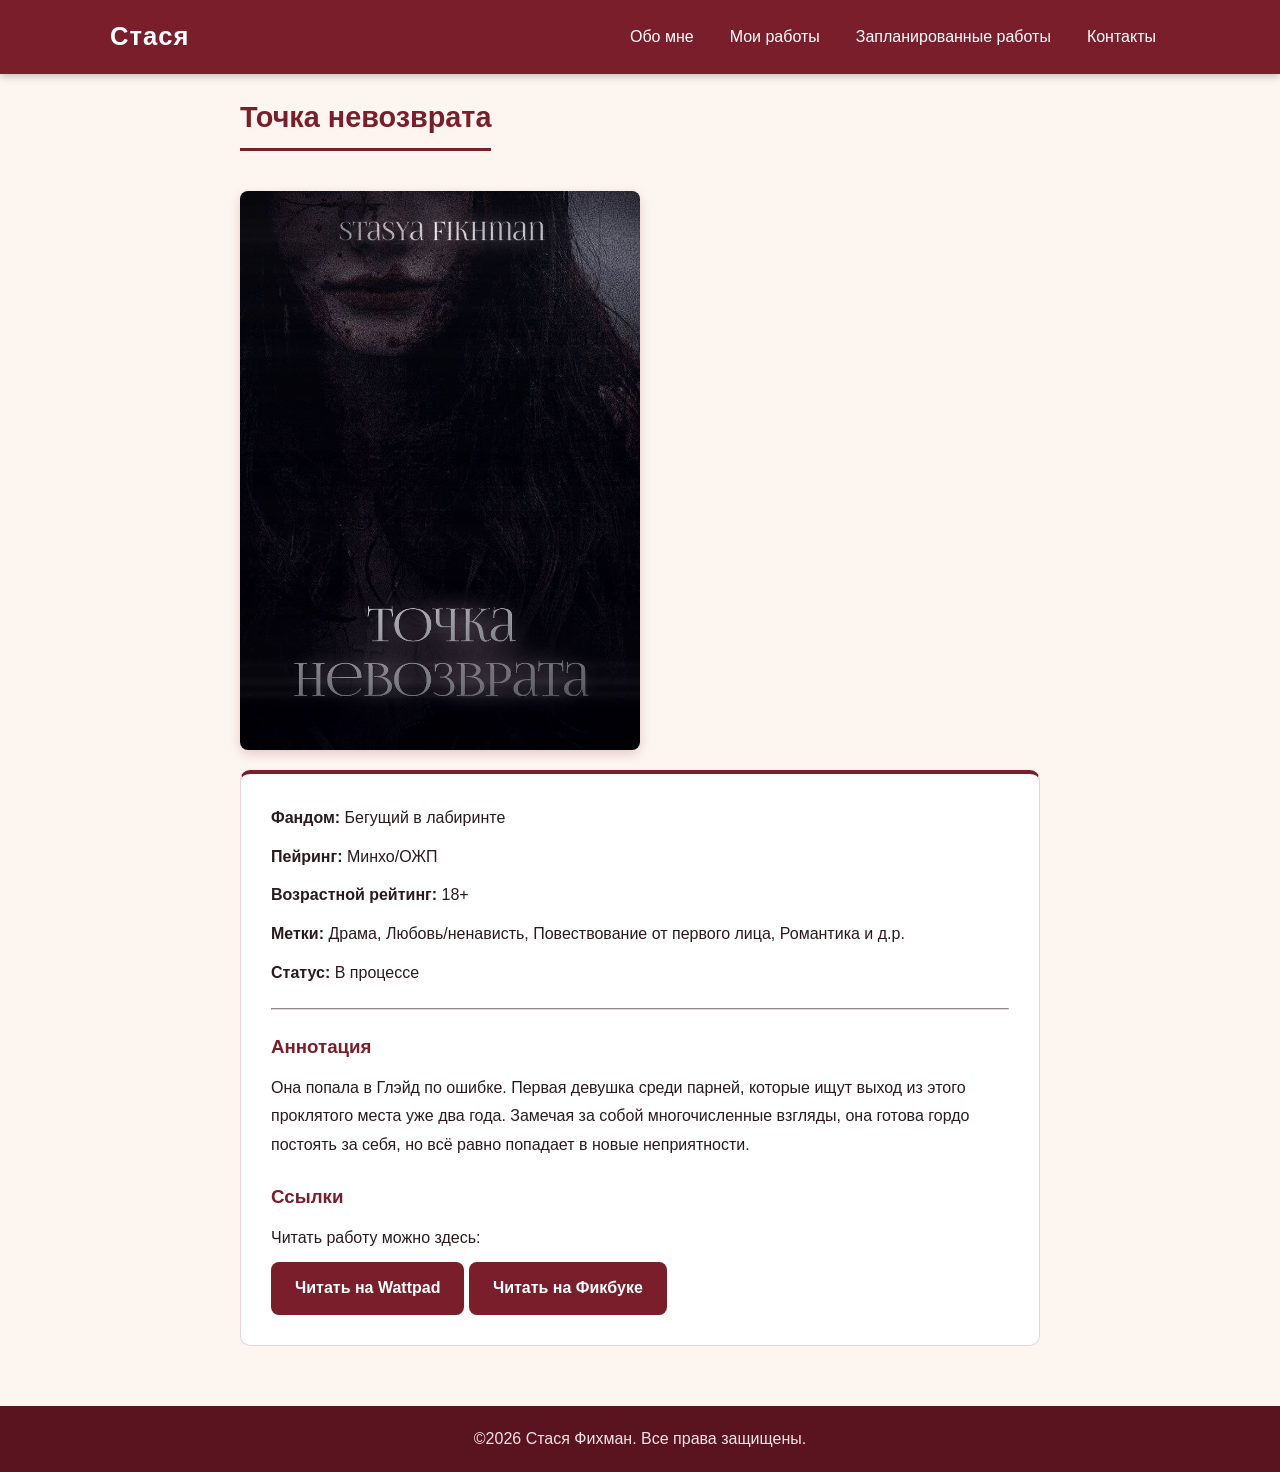
==== works/Точка_невозврата.html @ 98762d13 "Add files via upload" ====
<!DOCTYPE html>
<html lang="ru">
<head>
    <meta charset="UTF-8">
    <meta name="viewport" content="width=device-width, initial-scale=1.0">
    <title>Точка невозврата - Стася</title>
    <!-- Подключаем тот же самый style.css! -->
    <link rel="stylesheet" href="../css/style.css">
</head>
<body>

    <!-- Шапка (такая же, как на главной) -->
    <header class="site-header">
        <div class="header-container">
            <h1 class="site-name">Стася</h1>
            <nav class="main-nav">
                <ul>
                    <li><a href="index.html#about">Обо мне</a></li>
                    <li><a href="index.html#works">Мои работы</a></li>
                    <li><a href="index.html#planned">Запланированные работы</a></li>
                    <li><a href="index.html#contacts">Контакты</a></li>
                </ul>
            </nav>
        </div>
    </header>

    <main>
        <!-- Сама страница работы -->
        <section class="section work-detail">

            <h2>Точка невозврата</h2>
            
            <!-- Обложка работы (если нужна) -->
            <img src="../img/Точка_невозврата.jpg" alt="Обложка Точка невозврата" class="detail-image">
            
            <!-- Текст работы -->
            <div class="detail-content">
                <p><strong>Фандом:</strong> Бегущий в лабиринте</p>
                <p><strong>Пейринг:</strong> Минхо/ОЖП</p>
                <p><strong>Возрастной рейтинг:</strong> 18+</p>
                <p><strong>Метки:</strong> Драма, Любовь/ненависть, Повествование от первого лица, Романтика и д.р.</p>
                <p><strong>Статус:</strong> В процессе</p>
                
                <hr style="border-color: #e6d5d8; margin: 20px 0;">
                
                <h3>Аннотация</h3>
                <p>Она попала в Глэйд по ошибке. Первая девушка среди парней, которые ищут выход из этого проклятого места уже два года. Замечая за собой многочисленные взгляды, она готова гордо постоять за себя, но всё равно попадает в новые неприятности.</p>
                
                <h3>Ссылки</h3>
                <p>Читать работу можно здесь:</p>
                <a href="https://www.wattpad.com/story/397401555?utm_source=android&utm_medium=link&utm_content=share_reading&wp_page=reading&wp_uname=Stasya_Fikhman" target="_blank" class="tg-link">Читать на Wattpad</a>
                <a href="https://ficbook.net/readfic/01a05ec2-73e3-70f8-9eeb-a8c3771d7463/" target="_blank" class="tg-link">Читать на Фикбуке</a>
            </div>

        </section>
    </main>

    <!-- Подвал -->
    <footer class="site-footer">
        <p>&copy;2026 Стася Фихман. Все права защищены.</p>
    </footer>

</body>
</html>
---- css/style.css ----
/* Базовые настройки */
* {
    margin: 0;
    padding: 0;
    box-sizing: border-box;
}

:root {
    --wine: #7b1e2b;          /* основной бордовый */
    --wine-dark: #5a1420;     /* тёмный бордовый */
    --wine-light: #a13a48;    /* светлый бордовый */
    --cream: #fdf6f0;         /* фон */
    --text: #2b1a1d;          /* основной текст */
}

body {
    font-family: 'Segoe UI', Tahoma, Arial, sans-serif;
    background-color: var(--cream);
    color: var(--text);
    line-height: 1.6;
    display: flex;
    flex-direction: column;
    min-height: 100vh;
}

main {
    flex: 1;
    max-width: 1100px;
    margin: 0 auto;
    padding: 20px;
    width: 100%;
}

/* Шапка */
.site-header {
    background-color: var(--wine);
    color: #fff;
    box-shadow: 0 2px 8px rgba(0, 0, 0, 0.25);
    position: sticky;
    top: 0;
    z-index: 100;
}

.header-container {
    max-width: 1100px;
    margin: 0 auto;
    padding: 16px 20px;
    display: flex;
    flex-wrap: wrap;
    align-items: center;
    justify-content: space-between;
    gap: 12px;
}

.site-name {
    font-size: 1.6rem;
    letter-spacing: 1px;
}

.main-nav ul {
    list-style: none;
    display: flex;
    gap: 8px;
    flex-wrap: wrap;
}

.main-nav a {
    color: #fff;
    text-decoration: none;
    padding: 8px 14px;
    border-radius: 6px;
    transition: background-color 0.25s;
    display: inline-block;
}

.main-nav a:hover {
    background-color: var(--wine-light);
}

/* Секции */
.section {
    margin: 40px 0;
    scroll-margin-top: 90px;
}

.section h2 {
    color: var(--wine);
    font-size: 1.8rem;
    margin-bottom: 20px;
    padding-bottom: 8px;
    border-bottom: 3px solid var(--wine);
    display: inline-block;
}

/* Блок "Обо мне" */
.about-content {
    display: flex;
    align-items: center;
    gap: 30px;
    margin-top: 10px;
    flex-wrap: wrap;
}

.about-photo {
    width: 180px;
    height: 180px;
    object-fit: cover;
    border-radius: 50%;
    border: 5px solid var(--wine);
    box-shadow: 0 4px 12px rgba(123, 30, 43, 0.25);
    flex-shrink: 0;
}

.about-text {
    flex: 1;
    min-width: 240px;
}

.about-text p {
    margin-bottom: 12px;
}

/* Сетка карточек */
/* Сетка задает карточкам узкую ширину и выстраивает их в ряд */
.cards-grid {
    display: grid;
    /* Задаем фиксированную ширину карточки в 220px (как на фото) */
    grid-template-columns: repeat(auto-fill, 220px); 
    gap: 24px;
    align-items: start; /* Карточки не растягиваются в высоту */
}

/* Сама карточка */
.card {
    background: #fff;
    border-radius: 10px; 
    /* ВОЗВРАЩАЕМ БЕЛЫЕ ПОЛЯ: добавляем отступы со всех сторон */
    padding: 12px;       
    display: flex;
    flex-direction: column;
    box-shadow: 0 4px 12px rgba(123, 30, 43, 0.1);
    /* overflow: hidden; можно убрать, так как поля теперь внутри */
}

/* Фото */
.card-image {
    display: block;
    width: 100%;       /* Занимает ширину карточки ЗА ВЫЧЕТОМ отступов */
    height: auto;      /* Пропорции сохраняются */
    border-radius: 6px; /* Скругляем углы у самого фото, чтобы оно смотрелось аккуратно */
    object-fit: unset;
}

/* Блок с текстом */
.card-content {
    padding: 10px 4px 0 4px; /* Небольшой отступ для текста, чтобы он был на одной линии с фото */
    display: flex;
    flex-direction: column;
    gap: 8px;
}

/* Настройки текста */
.card-title {
    color: var(--wine-dark);
    font-size: 1.1rem;
    margin: 0;
}

.card-desc {
    font-size: 0.85rem;
    margin: 0;
    color: #555;
}

.card-link {
    color: var(--wine);
    font-weight: 600;
    text-decoration: none;
    font-size: 0.9rem;
    margin-top: 4px;
}

/* Фандомы */
.planned-card h4 {
    color: var(--wine-dark);
    margin-top: 8px;
}

.fandoms {
    list-style: none;
    display: flex;
    flex-wrap: wrap;
    gap: 8px;
    margin-top: 6px;
}

.fandoms li {
    background-color: #f4e3e6;
    border-left: 4px solid var(--wine);
    padding: 4px 12px;
    border-radius: 4px;
    font-size: 0.9rem;
    color: var(--wine-dark);
}

/* Контакты */
.contacts-content {
    background: #fff;
    border: 1px solid #e6d5d8;
    border-top: 4px solid var(--wine);
    border-radius: 10px;
    padding: 30px;
    text-align: center;
    box-shadow: 0 2px 6px rgba(123, 30, 43, 0.08);
}

.contacts-content p {
    margin-bottom: 14px;
}

.tg-link {
    display: inline-block;
    background-color: var(--wine);
    color: #fff;
    padding: 12px 24px;
    border-radius: 8px;
    text-decoration: none;
    font-weight: 600;
    transition: background-color 0.25s;
}

.tg-link:hover {
    background-color: var(--wine-dark);
}

/* Подвал */
.site-footer {
    background-color: var(--wine-dark);
    color: #f4e3e6;
    text-align: center;
    padding: 20px;
    margin-top: 40px;
}

/* Стили для страницы отдельной работы */
.work-detail {
    max-width: 800px;
    margin: 0 auto;
}

.back-link {
    display: inline-block;
    color: var(--wine);
    text-decoration: none;
    font-weight: 600;
    margin-bottom: 20px;
    transition: color 0.2s;
}

.back-link:hover {
    color: var(--wine-light);
}

.detail-image {
    width: 100%;
    max-width: 400px; /* Чтобы обложка не была слишком огромной */
    height: auto;
    display: block;
    border-radius: 8px;
    margin: 20px 0;
    box-shadow: 0 4px 12px rgba(123, 30, 43, 0.2);
}

.detail-content {
    background: #fff;
    padding: 30px;
    border-radius: 10px;
    border: 1px solid #e6d5d8;
    border-top: 4px solid var(--wine);
    line-height: 1.8;
}

.detail-content h3 {
    color: var(--wine);
    margin-top: 20px;
    margin-bottom: 10px;
}

.detail-content p {
    margin-bottom: 10px;
}
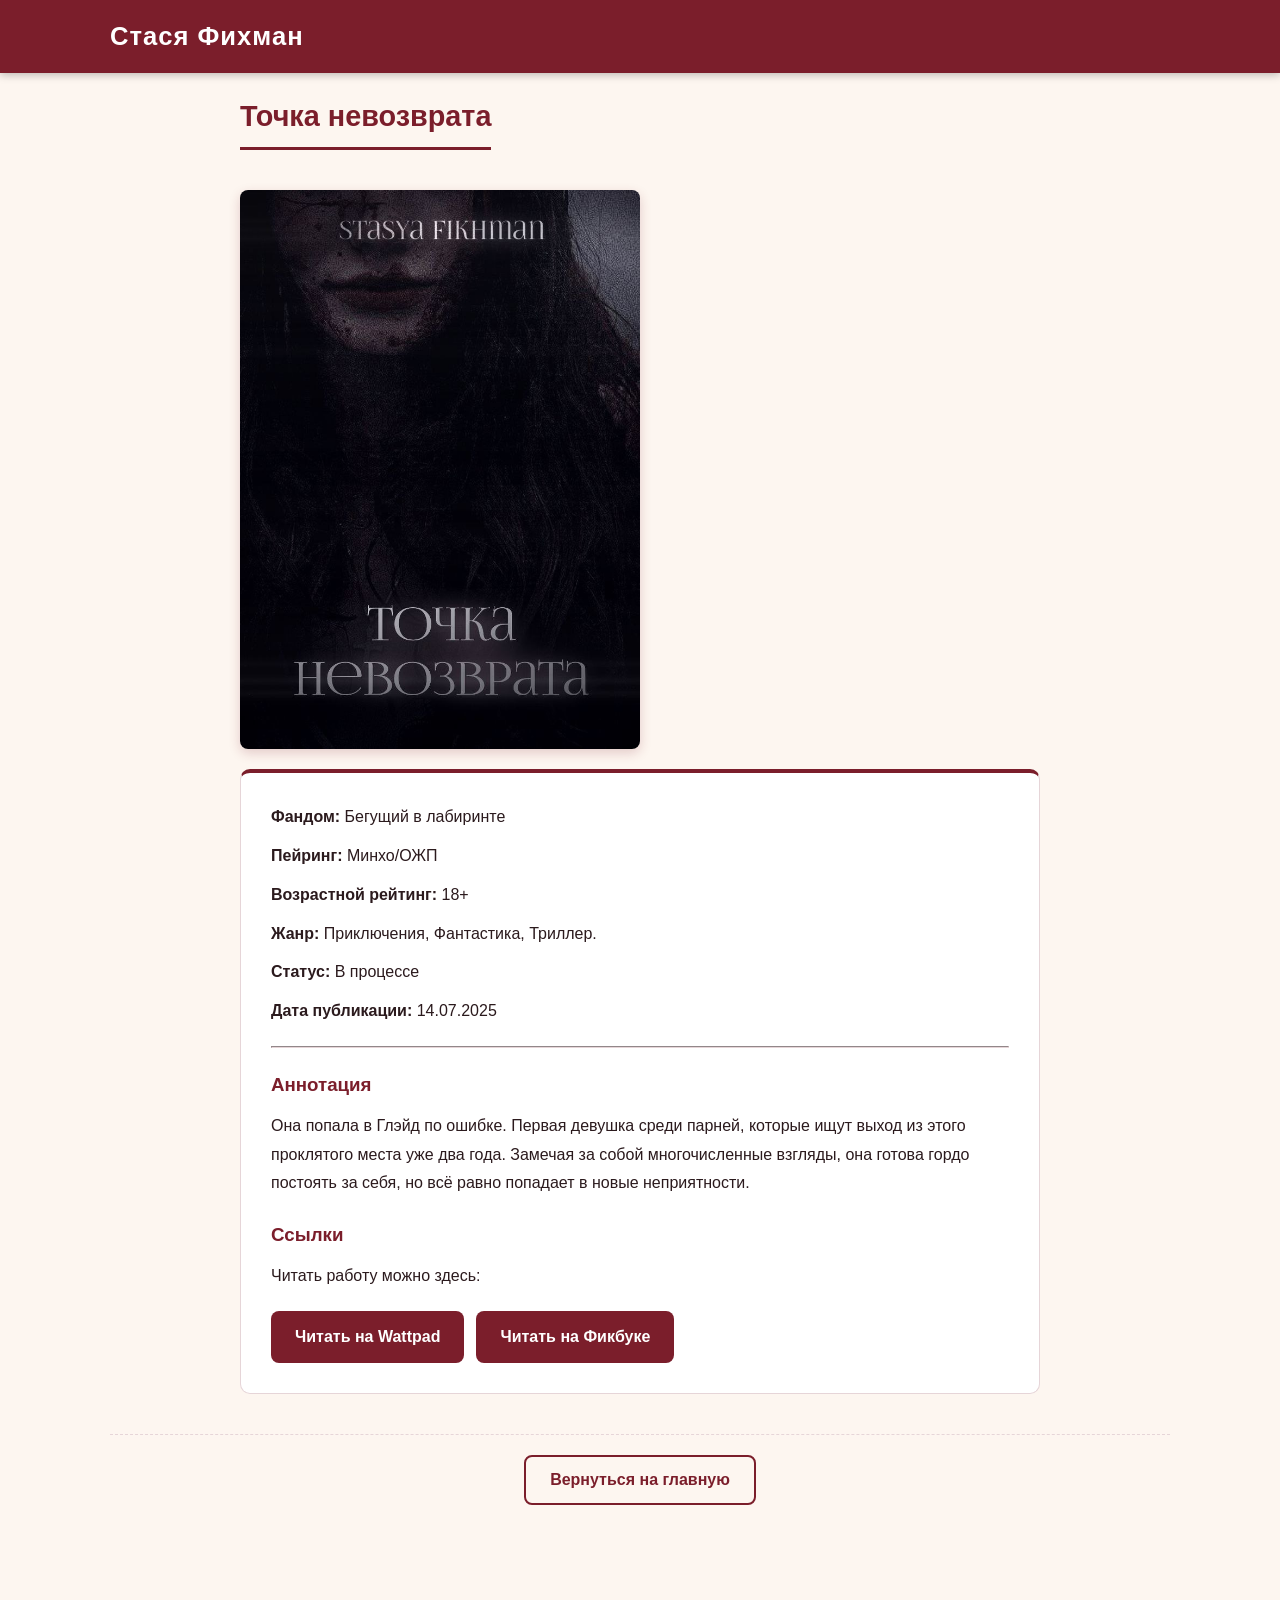
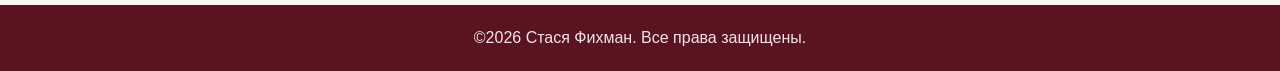
==== commit a152dfdf: "Update Точка_невозврата.html" ====
--- a/works/Точка_невозврата.html
+++ b/works/Точка_невозврата.html
@@ -1,26 +1,17 @@
 <!DOCTYPE html>
 <html lang="ru">
 <head>
+    <link rel="icon" href="../Значок.png">
     <meta charset="UTF-8">
     <meta name="viewport" content="width=device-width, initial-scale=1.0">
     <title>Точка невозврата - Стася</title>
-    <!-- Подключаем тот же самый style.css! -->
     <link rel="stylesheet" href="../css/style.css">
 </head>
 <body>
 
-    <!-- Шапка (такая же, как на главной) -->
     <header class="site-header">
         <div class="header-container">
-            <h1 class="site-name">Стася</h1>
-            <nav class="main-nav">
-                <ul>
-                    <li><a href="index.html#about">Обо мне</a></li>
-                    <li><a href="index.html#works">Мои работы</a></li>
-                    <li><a href="index.html#planned">Запланированные работы</a></li>
-                    <li><a href="index.html#contacts">Контакты</a></li>
-                </ul>
-            </nav>
+            <h1 class="site-name">Стася Фихман</h1>
         </div>
     </header>
 
@@ -30,7 +21,7 @@
 
             <h2>Точка невозврата</h2>
             
-            <!-- Обложка работы (если нужна) -->
+            <!-- Обложка работы -->
             <img src="../img/Точка_невозврата.jpg" alt="Обложка Точка невозврата" class="detail-image">
             
             <!-- Текст работы -->
@@ -38,8 +29,9 @@
                 <p><strong>Фандом:</strong> Бегущий в лабиринте</p>
                 <p><strong>Пейринг:</strong> Минхо/ОЖП</p>
                 <p><strong>Возрастной рейтинг:</strong> 18+</p>
-                <p><strong>Метки:</strong> Драма, Любовь/ненависть, Повествование от первого лица, Романтика и д.р.</p>
+                <p><strong>Жанр:</strong> Приключения, Фантастика, Триллер.</p>
                 <p><strong>Статус:</strong> В процессе</p>
+                <p><strong>Дата публикации:</strong> 14.07.2025</p>
                 
                 <hr style="border-color: #e6d5d8; margin: 20px 0;">
                 
@@ -48,11 +40,18 @@
                 
                 <h3>Ссылки</h3>
                 <p>Читать работу можно здесь:</p>
+                <div class="read-buttons">
                 <a href="https://www.wattpad.com/story/397401555?utm_source=android&utm_medium=link&utm_content=share_reading&wp_page=reading&wp_uname=Stasya_Fikhman" target="_blank" class="tg-link">Читать на Wattpad</a>
                 <a href="https://ficbook.net/readfic/01a05ec2-73e3-70f8-9eeb-a8c3771d7463/" target="_blank" class="tg-link">Читать на Фикбуке</a>
+                </div>
             </div>
 
         </section>
+                <!-- Кнопка возврата в самом низу -->
+        <div class="bottom-return">
+            <a href="../index.html" class="back-link">Вернуться на главную</a>
+        </div>
+    </main>
     </main>
 
     <!-- Подвал -->
@@ -61,4 +60,4 @@
     </footer>
 
 </body>
-</html>+</html>
--- a/css/style.css
+++ b/css/style.css
@@ -77,6 +77,19 @@
     background-color: var(--wine-light);
 }
 
+.site-logo {
+    display: flex;
+    align-items: center;
+    text-decoration: none;
+}
+
+/* Стили для самой картинки */
+.site-logo img {
+    max-height: 60px; /* Ограничиваем высоту логотипа (чтобы шапка не стала огромной) */
+    width: auto;      /* Ширина подстроится автоматически */
+    display: block;
+}
+
 /* Секции */
 .section {
     margin: 40px 0;
@@ -121,33 +134,37 @@
 }
 
 /* Сетка карточек */
-/* Сетка задает карточкам узкую ширину и выстраивает их в ряд */
 .cards-grid {
     display: grid;
-    /* Задаем фиксированную ширину карточки в 220px (как на фото) */
     grid-template-columns: repeat(auto-fill, 220px); 
     gap: 24px;
-    align-items: start; /* Карточки не растягиваются в высоту */
+    align-items: start;
 }
 
 /* Сама карточка */
 .card {
     background: #fff;
     border-radius: 10px; 
-    /* ВОЗВРАЩАЕМ БЕЛЫЕ ПОЛЯ: добавляем отступы со всех сторон */
     padding: 12px;       
     display: flex;
     flex-direction: column;
     box-shadow: 0 4px 12px rgba(123, 30, 43, 0.1);
-    /* overflow: hidden; можно убрать, так как поля теперь внутри */
+    transition: transform 0.3s ease, box-shadow 0.3s ease; 
+}
+
+.card:hover {
+    transform: scale(1.03); 
+
+    box-shadow: 0 12px 24px rgba(123, 30, 43, 0.25);
+    
 }
 
 /* Фото */
 .card-image {
     display: block;
-    width: 100%;       /* Занимает ширину карточки ЗА ВЫЧЕТОМ отступов */
-    height: auto;      /* Пропорции сохраняются */
-    border-radius: 6px; /* Скругляем углы у самого фото, чтобы оно смотрелось аккуратно */
+    width: 100%;    
+    height: auto;  
+    border-radius: 6px; 
     object-fit: unset;
 }
 
@@ -173,11 +190,25 @@
 }
 
 .card-link {
-    color: var(--wine);
-    font-weight: 600;
-    text-decoration: none;
-    font-size: 0.9rem;
-    margin-top: 4px;
+     display: inline-block;   
+    background-color: var(--wine); 
+    color: #fff;               
+    padding: 8px 16px;          
+    border-radius: 6px;        
+    text-decoration: none;       
+    font-weight: 600;         
+    font-size: 0.9rem;         
+    text-align: center;          
+    align-self: flex-start;     
+    margin-top: 8px;           
+    transition: background-color 0.25s, transform 0.2s; 
+}
+
+.card-link:hover {
+    background-color: var(--wine-dark); /* Темнеет при наведении */
+    color: #fff; 
+    text-decoration: none;   
+    transform: translateY(-2px); /* Легкое поднятие кнопки вверх */
 }
 
 /* Фандомы */
@@ -288,4 +319,147 @@
 
 .detail-content p {
     margin-bottom: 10px;
-}+}
+
+/* ==========================================
+   АДАПТИВНОСТЬ ДЛЯ МОБИЛЬНЫХ УСТРОЙСТВ
+   ========================================== */
+
+@media (max-width: 768px) {
+    
+    /* --- 1. Шапка и меню --- */
+    .header-container {
+        flex-direction: column; /* Имя и меню станут друг под другом */
+        padding: 12px 16px;
+        gap: 10px;
+    }
+
+    .site-name {
+        font-size: 1.4rem;
+        text-align: center;
+    }
+
+    .main-nav ul {
+        justify-content: center; /* Меню по центру */
+        gap: 6px;
+    }
+
+    .main-nav a {
+        padding: 6px 10px;
+        font-size: 0.9rem;
+    }
+
+    /* --- 2. Блок "Обо мне" --- */
+    .about-content {
+        flex-direction: column; /* Фото и текст друг под другом */
+        text-align: center;
+        gap: 20px;
+    }
+
+    .about-photo {
+        width: 140px; /* Чуть уменьшаем фото на телефоне */
+        height: 140px;
+    }
+
+    /* --- 3. Карточки работ --- */
+    .cards-grid {
+        /* На телефонах делаем 1 или 2 колонки. 
+           Если экран узкий — карточка будет на всю ширину */
+        grid-template-columns: repeat(auto-fill, minmax(160px, 1fr));
+        gap: 16px;
+    }
+
+    .card {
+        padding: 10px; /* Уменьшаем белую рамку */
+    }
+
+    /* --- 4. Страница отдельной работы (work1.html) --- */
+    .work-detail h2 {
+        font-size: 1.5rem;
+        text-align: center;
+    }
+
+    .detail-content {
+        padding: 20px; /* Уменьшаем отступы внутри текста */
+    }
+    
+    .detail-image {
+        margin: 15px auto; /* Центрируем обложку */
+    }
+
+    /* --- 5. Блок контактов --- */
+    .contacts-content {
+        padding: 20px 15px;
+    }
+    
+    .tg-link {
+        width: 100%; /* Кнопка ТГ на всю ширину экрана */
+        text-align: center;
+        box-sizing: border-box;
+    }
+
+     /* Выравнивание текста "Обо мне" по ширине на телефоне */
+    .about-text {
+        text-align: justify; /* Текст растягивается по обоим краям */
+        text-align-last: left; /* Последняя строка остается по центру (опционально) */
+    }
+    
+    .about-text p {
+        margin-bottom: 15px; /* Чуть увеличиваем отступ между абзацами */
+    }
+}
+
+/* Контейнер для кнопок */
+.read-buttons {
+    display: flex;
+    gap: 12px; /* Расстояние между кнопками */
+    margin-top: 20px;
+    flex-wrap: wrap; /* Если экран слишком узкий, кнопки перенесутся */
+}
+
+/* Стили самих кнопок (если вы не используете tg-link) */
+.read-btn {
+    display: inline-block;
+    background-color: var(--wine);
+    color: #fff;
+    padding: 10px 20px;
+    border-radius: 8px;
+    text-decoration: none;
+    font-weight: 600;
+    font-size: 0.95rem;
+    transition: background-color 0.25s;
+    text-align: center;
+    flex: 1; /* Кнопки делят пространство поровну */
+    min-width: 140px; /* Чтобы они не были слишком узкими */
+}
+
+.read-btn:hover {
+    background-color: var(--wine-dark);
+}
+
+/* Блок с кнопкой возврата внизу страницы */
+.bottom-return {
+    text-align: center; /* Центрируем кнопку */
+    margin-top: 40px;   /* Отделяем от основного текста */
+    margin-bottom: 20px;
+    padding-top: 20px;
+    border-top: 1px dashed #e6d5d8; /* Красивая пунктирная линия-разделитель */
+}
+
+/* Стили для самой кнопки (если хотите сделать её объемной) */
+.bottom-return .back-link {
+    display: inline-block;
+    padding: 10px 24px;
+    background-color: transparent;
+    border: 2px solid var(--wine);
+    border-radius: 8px;
+    color: var(--wine);
+    font-weight: 600;
+    text-decoration: none;
+    transition: all 0.25s ease;
+}
+
+.bottom-return .back-link:hover {
+    background-color: var(--wine);
+    color: #fff;
+}
